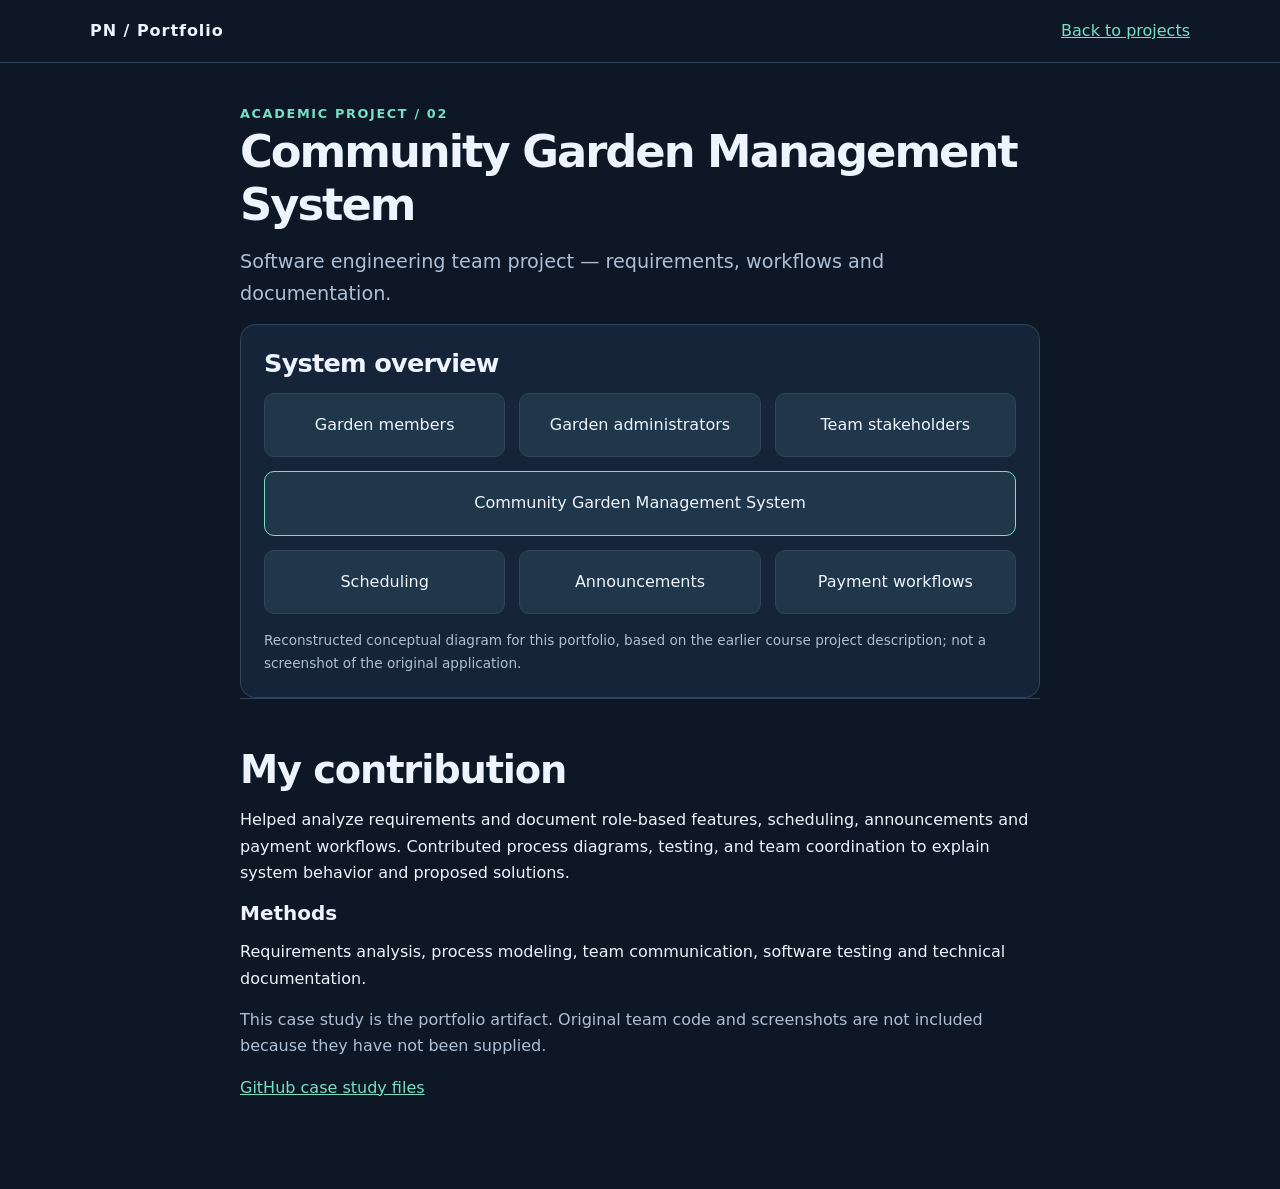
==== projects/garden/index.html @ 58298d0f "Add files via upload" ====
<!doctype html><html lang="en"><head><meta charset="utf-8"><meta name="viewport" content="width=device-width,initial-scale=1"><title>Community Garden Management System | Case Study</title><link rel="stylesheet" href="../../assets/style.css"></head><body><header><nav class="wrap"><a class="brand" href="../../index.html">PN / Portfolio</a><a href="../../index.html#projects">Back to projects</a></nav></header><main class="wrap app-main"><div class="app-shell"><div class="eyebrow">Academic project / 02</div><h1 style="font-size:2.8rem">Community Garden Management System</h1><p class="lead">Software engineering team project — requirements, workflows and documentation.</p><section class="panel"><h2 style="font-size:1.6rem">System overview</h2><div class="diagram"><div>Garden members</div><div>Garden administrators</div><div>Team stakeholders</div><div class="center">Community Garden Management System</div><div>Scheduling</div><div>Announcements</div><div>Payment workflows</div></div><p class="muted" style="margin:15px 0 0;font-size:.85rem">Reconstructed conceptual diagram for this portfolio, based on the earlier course project description; not a screenshot of the original application.</p></section><section class="section"><h2>My contribution</h2><p>Helped analyze requirements and document role-based features, scheduling, announcements and payment workflows. Contributed process diagrams, testing, and team coordination to explain system behavior and proposed solutions.</p><h3>Methods</h3><p>Requirements analysis, process modeling, team communication, software testing and technical documentation.</p><p class="muted">This case study is the portfolio artifact. Original team code and screenshots are not included because they have not been supplied.</p><a href="https://github.com/Nigelpat/github-portfolio/tree/main/projects/garden">GitHub case study files</a></section></div></main></body></html>
---- assets/style.css ----
:root{--bg:#0d1726;--panel:#152438;--ink:#edf4fd;--muted:#adc0d6;--teal:#77e0c1;--line:#30445d;--paper:#f6f9fc;--dark:#142437}*{box-sizing:border-box}html{scroll-behavior:smooth}body{margin:0;background:var(--bg);color:var(--ink);font:16px/1.65 system-ui,-apple-system,BlinkMacSystemFont,'Segoe UI',sans-serif}a{color:var(--teal)}a:hover{text-decoration:none}a:focus-visible,button:focus-visible,input:focus-visible,select:focus-visible{outline:3px solid #f6ce7c;outline-offset:3px}.wrap{width:min(1100px,92%);margin:auto}header{border-bottom:1px solid var(--line);background:#0d1726}nav{display:flex;align-items:center;justify-content:space-between;gap:16px;padding:18px 0;flex-wrap:wrap}.brand{font-weight:750;letter-spacing:.06em;color:var(--ink);text-decoration:none}nav .links{display:flex;flex-wrap:wrap;gap:18px}nav .links a{color:var(--muted);font-size:.9rem;text-decoration:none}nav .links a:hover{color:var(--teal)}.hero{display:grid;grid-template-columns:1.5fr .7fr;align-items:center;gap:50px;padding:80px 0 64px}.eyebrow{color:var(--teal);font-size:.8rem;font-weight:750;letter-spacing:.13em;text-transform:uppercase}h1,h2,h3{line-height:1.2;margin:0 0 14px}h1{font-size:clamp(2.7rem,6vw,4.7rem);letter-spacing:-.045em}h2{font-size:clamp(1.7rem,3vw,2.5rem);letter-spacing:-.03em}h3{font-size:1.25rem}p{margin:0 0 15px}.lead{font-size:1.2rem;color:var(--muted);max-width:650px}.actions{display:flex;flex-wrap:wrap;gap:12px;margin:25px 0}.btn,button{display:inline-block;border:1px solid var(--teal);padding:10px 17px;border-radius:8px;color:#0d1726;background:var(--teal);font:inherit;font-weight:700;text-decoration:none;cursor:pointer}.btn.secondary,button.secondary{background:transparent;color:var(--teal)}.portrait{aspect-ratio:1;max-width:260px;justify-self:center;border-radius:26px;overflow:hidden;border:1px solid var(--line);width:100%;display:grid;place-items:center;background:linear-gradient(140deg,#203e53,#152438);position:relative}.portrait span{font-size:5rem;color:var(--teal);font-weight:800;letter-spacing:-.06em}.portrait img{width:100%;height:100%;object-fit:cover;position:absolute;inset:0}.section{padding:48px 0;border-top:1px solid var(--line)}.sectionhead{margin-bottom:24px}.muted,small{color:var(--muted)}.two{display:grid;grid-template-columns:1.7fr 1fr;gap:28px}.panel,.project{background:var(--panel);border:1px solid var(--line);border-radius:15px;padding:23px}.grid{display:grid;grid-template-columns:repeat(3,1fr);gap:18px}.project{padding:0;overflow:hidden;display:flex;flex-direction:column}.project img{width:100%;aspect-ratio:16/10;object-fit:cover;object-position:top;display:block;border-bottom:1px solid var(--line)}.project .inside{padding:19px;display:flex;flex-direction:column;flex:1}.project .inside .actions{margin:auto 0 0;padding-top:15px}.tags{display:flex;flex-wrap:wrap;gap:7px;margin:12px 0 18px}.tag{font-size:.78rem;border:1px solid #42617d;border-radius:30px;padding:3px 9px;color:#c4d7ed}.resume-frame{width:100%;height:700px;border:1px solid var(--line);border-radius:10px;background:white}.skill-grid{display:grid;grid-template-columns:repeat(3,1fr);gap:13px}.skill-grid .panel{padding:18px}.foot{padding:25px 0;color:var(--muted);border-top:1px solid var(--line);font-size:.9rem}.app-main{padding:40px 0}.app-shell{max-width:800px;margin:auto}.chat{min-height:260px;max-height:480px;overflow:auto;padding:18px;background:#0d1726;border:1px solid var(--line);border-radius:10px}.message{padding:13px 16px;border-radius:10px;margin:10px 0;max-width:90%;white-space:pre-wrap}.message.bot{background:#20364b}.message.user{background:#244f51;margin-left:auto}.message small{display:block;margin-bottom:5px;font-weight:700}.inputrow{display:flex;gap:10px;margin-top:15px}.inputrow input{flex:1;min-width:0}input,select{font:inherit;color:var(--ink);border:1px solid var(--line);background:#0d1726;padding:10px;border-radius:8px}button{font-size:.9rem}.chips{display:flex;gap:8px;flex-wrap:wrap;margin:14px 0}.chips button{background:transparent;color:var(--teal);font-size:.82rem;padding:6px 10px}.task{display:flex;align-items:center;gap:12px;padding:12px 0;border-bottom:1px solid var(--line)}.task .tasktext{flex:1;overflow-wrap:anywhere}.task.done .tasktext{text-decoration:line-through;color:var(--muted)}.task button{background:transparent;color:var(--teal);border:1px solid var(--line);padding:5px 10px}.diagram{display:grid;grid-template-columns:repeat(3,1fr);gap:14px;text-align:center}.diagram div{padding:18px 8px;background:#20364b;border:1px solid var(--line);border-radius:10px}.diagram .center{grid-column:1/-1;border-color:var(--teal)}@media(max-width:760px){.hero,.two,.grid,.skill-grid{grid-template-columns:1fr}.hero{gap:24px;padding:45px 0}.portrait{max-width:180px;justify-self:start;grid-row:1}.section{padding:32px 0}.resume-frame{height:480px}.inputrow{flex-wrap:wrap}.inputrow input{width:100%;flex-basis:100%}.diagram{grid-template-columns:1fr}.diagram .center{grid-column:auto}}
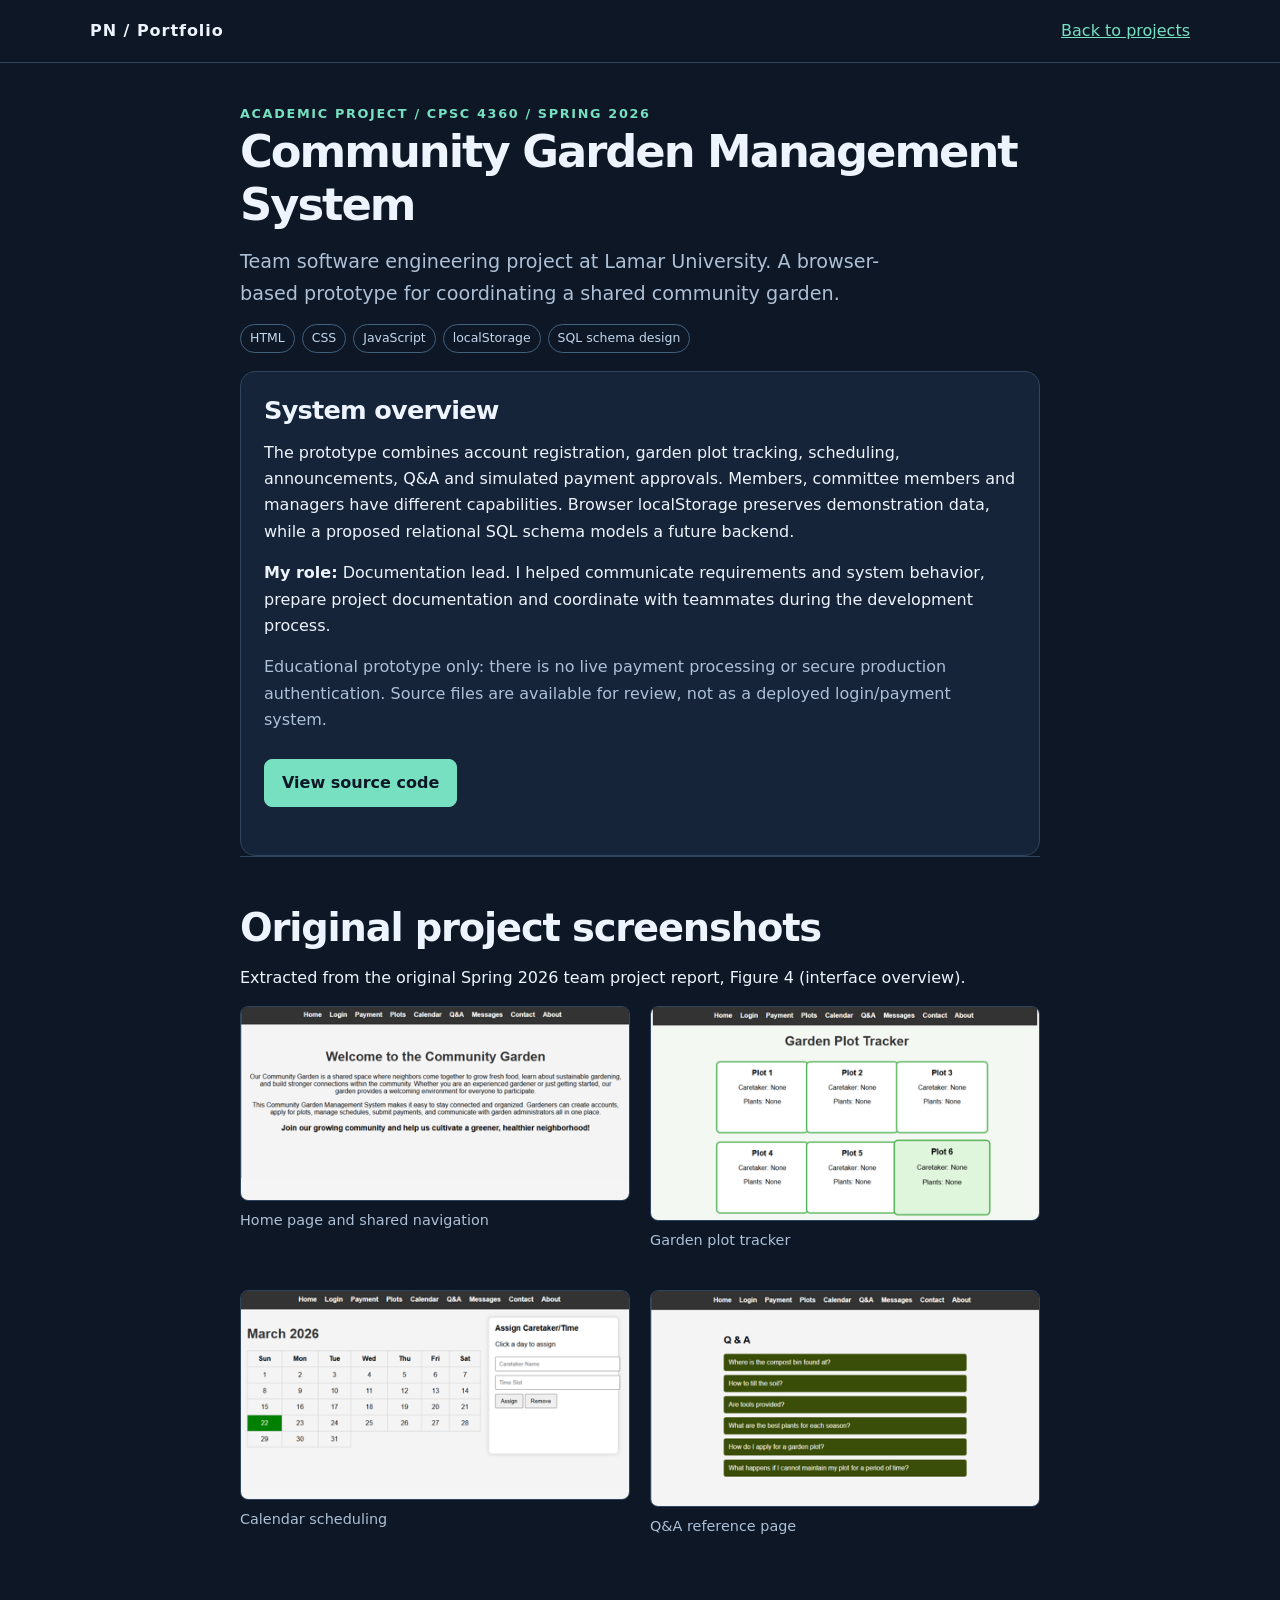
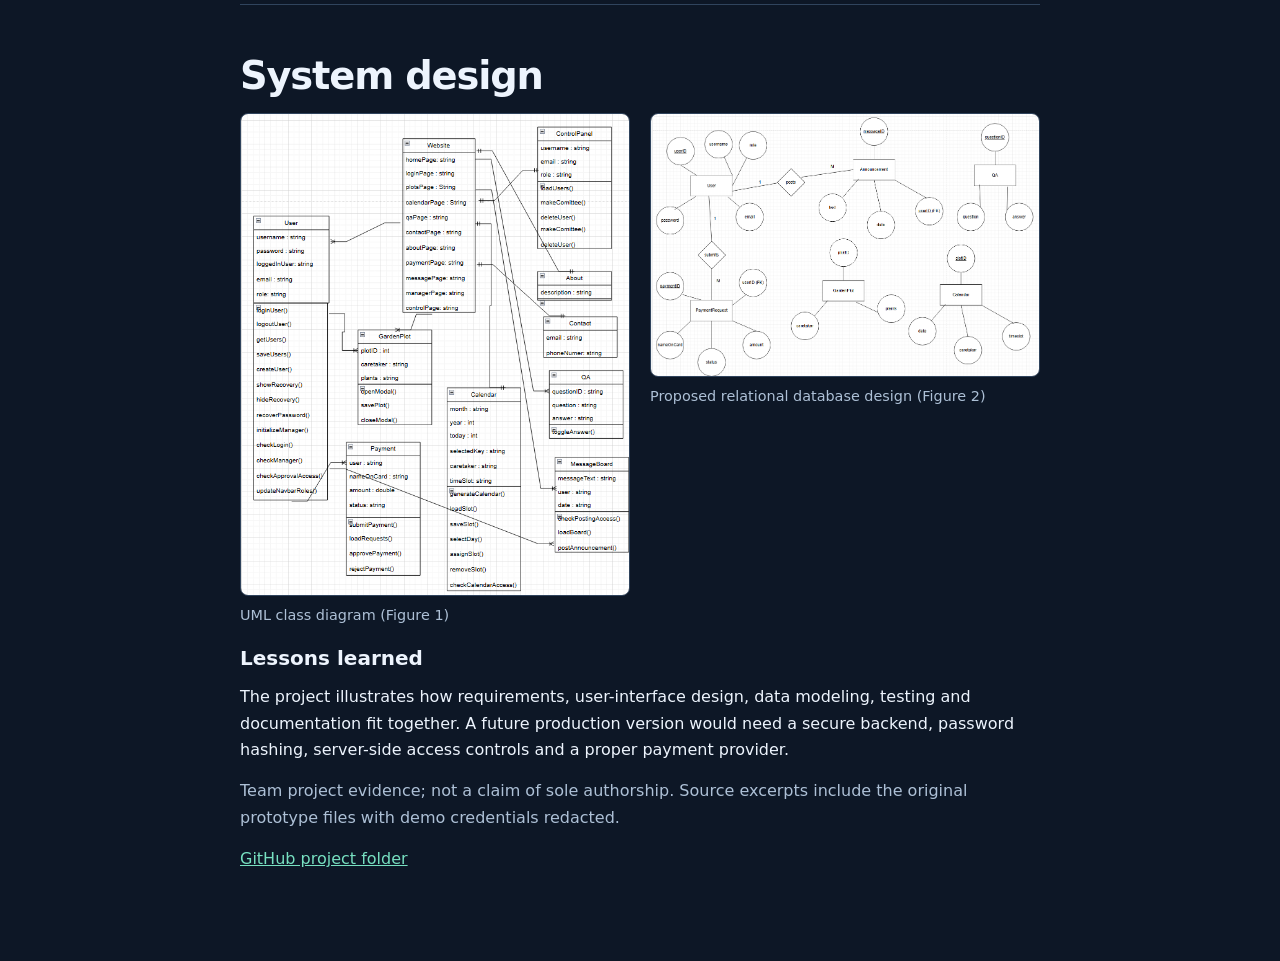
==== commit 05e5b76b: "Add files via upload" ====
--- a/projects/garden/index.html
+++ b/projects/garden/index.html
@@ -1 +1 @@
-<!doctype html><html lang="en"><head><meta charset="utf-8"><meta name="viewport" content="width=device-width,initial-scale=1"><title>Community Garden Management System | Case Study</title><link rel="stylesheet" href="../../assets/style.css"></head><body><header><nav class="wrap"><a class="brand" href="../../index.html">PN / Portfolio</a><a href="../../index.html#projects">Back to projects</a></nav></header><main class="wrap app-main"><div class="app-shell"><div class="eyebrow">Academic project / 02</div><h1 style="font-size:2.8rem">Community Garden Management System</h1><p class="lead">Software engineering team project — requirements, workflows and documentation.</p><section class="panel"><h2 style="font-size:1.6rem">System overview</h2><div class="diagram"><div>Garden members</div><div>Garden administrators</div><div>Team stakeholders</div><div class="center">Community Garden Management System</div><div>Scheduling</div><div>Announcements</div><div>Payment workflows</div></div><p class="muted" style="margin:15px 0 0;font-size:.85rem">Reconstructed conceptual diagram for this portfolio, based on the earlier course project description; not a screenshot of the original application.</p></section><section class="section"><h2>My contribution</h2><p>Helped analyze requirements and document role-based features, scheduling, announcements and payment workflows. Contributed process diagrams, testing, and team coordination to explain system behavior and proposed solutions.</p><h3>Methods</h3><p>Requirements analysis, process modeling, team communication, software testing and technical documentation.</p><p class="muted">This case study is the portfolio artifact. Original team code and screenshots are not included because they have not been supplied.</p><a href="https://github.com/Nigelpat/github-portfolio/tree/main/projects/garden">GitHub case study files</a></section></div></main></body></html>
+<!doctype html><html lang="en"><head><meta charset="utf-8"><meta name="viewport" content="width=device-width,initial-scale=1"><title>Community Garden Management System | Case Study</title><link rel="stylesheet" href="../../assets/style.css"><style>figure{margin:0}figure img{width:100%;height:auto;border-radius:8px;background:white;border:1px solid var(--line);display:block}figcaption{font-size:.9rem;color:var(--muted);margin:8px 0 18px}.evidence{display:grid;grid-template-columns:1fr 1fr;gap:20px}@media(max-width:640px){.evidence{grid-template-columns:1fr}}</style></head><body><header><nav class="wrap"><a class="brand" href="../../index.html">PN / Portfolio</a><a href="../../index.html#projects">Back to projects</a></nav></header><main class="wrap app-main"><div class="app-shell"><div class="eyebrow">Academic project / CPSC 4360 / Spring 2026</div><h1 style="font-size:2.8rem">Community Garden Management System</h1><p class="lead">Team software engineering project at Lamar University. A browser-based prototype for coordinating a shared community garden.</p><div class="tags"><span class="tag">HTML</span><span class="tag">CSS</span><span class="tag">JavaScript</span><span class="tag">localStorage</span><span class="tag">SQL schema design</span></div><section class="panel"><h2 style="font-size:1.6rem">System overview</h2><p>The prototype combines account registration, garden plot tracking, scheduling, announcements, Q&amp;A and simulated payment approvals. Members, committee members and managers have different capabilities. Browser localStorage preserves demonstration data, while a proposed relational SQL schema models a future backend.</p><p><strong>My role:</strong> Documentation lead. I helped communicate requirements and system behavior, prepare project documentation and coordinate with teammates during the development process.</p><p class="muted">Educational prototype only: there is no live payment processing or secure production authentication. Source files are available for review, not as a deployed login/payment system.</p><div class="actions"><a class="btn" href="https://github.com/Nigelpat/github-portfolio/tree/main/projects/garden/source">View source code</a></div></section><section class="section"><h2>Original project screenshots</h2><p>Extracted from the original Spring 2026 team project report, Figure 4 (interface overview).</p><div class="evidence"><figure><a href="home.png"><img src="home.png" alt="Original garden project home page"></a><figcaption>Home page and shared navigation</figcaption></figure><figure><a href="plots.png"><img src="plots.png" alt="Original garden plot tracker with six plots"></a><figcaption>Garden plot tracker</figcaption></figure><figure><a href="calendar.png"><img src="calendar.png" alt="Original calendar and caretaker time-slot assignment"></a><figcaption>Calendar scheduling</figcaption></figure><figure><a href="qa.png"><img src="qa.png" alt="Original garden questions and answers page"></a><figcaption>Q&amp;A reference page</figcaption></figure></div></section><section class="section"><h2>System design</h2><div class="evidence"><figure><a href="uml.png"><img src="uml.png" alt="Original UML class diagram"></a><figcaption>UML class diagram (Figure 1)</figcaption></figure><figure><a href="er.png"><img src="er.png" alt="Original entity relationship diagram"></a><figcaption>Proposed relational database design (Figure 2)</figcaption></figure></div><h3>Lessons learned</h3><p>The project illustrates how requirements, user-interface design, data modeling, testing and documentation fit together. A future production version would need a secure backend, password hashing, server-side access controls and a proper payment provider.</p><p class="muted">Team project evidence; not a claim of sole authorship. Source excerpts include the original prototype files with demo credentials redacted.</p><a href="https://github.com/Nigelpat/github-portfolio/tree/main/projects/garden">GitHub project folder</a></section></div></main></body></html>
